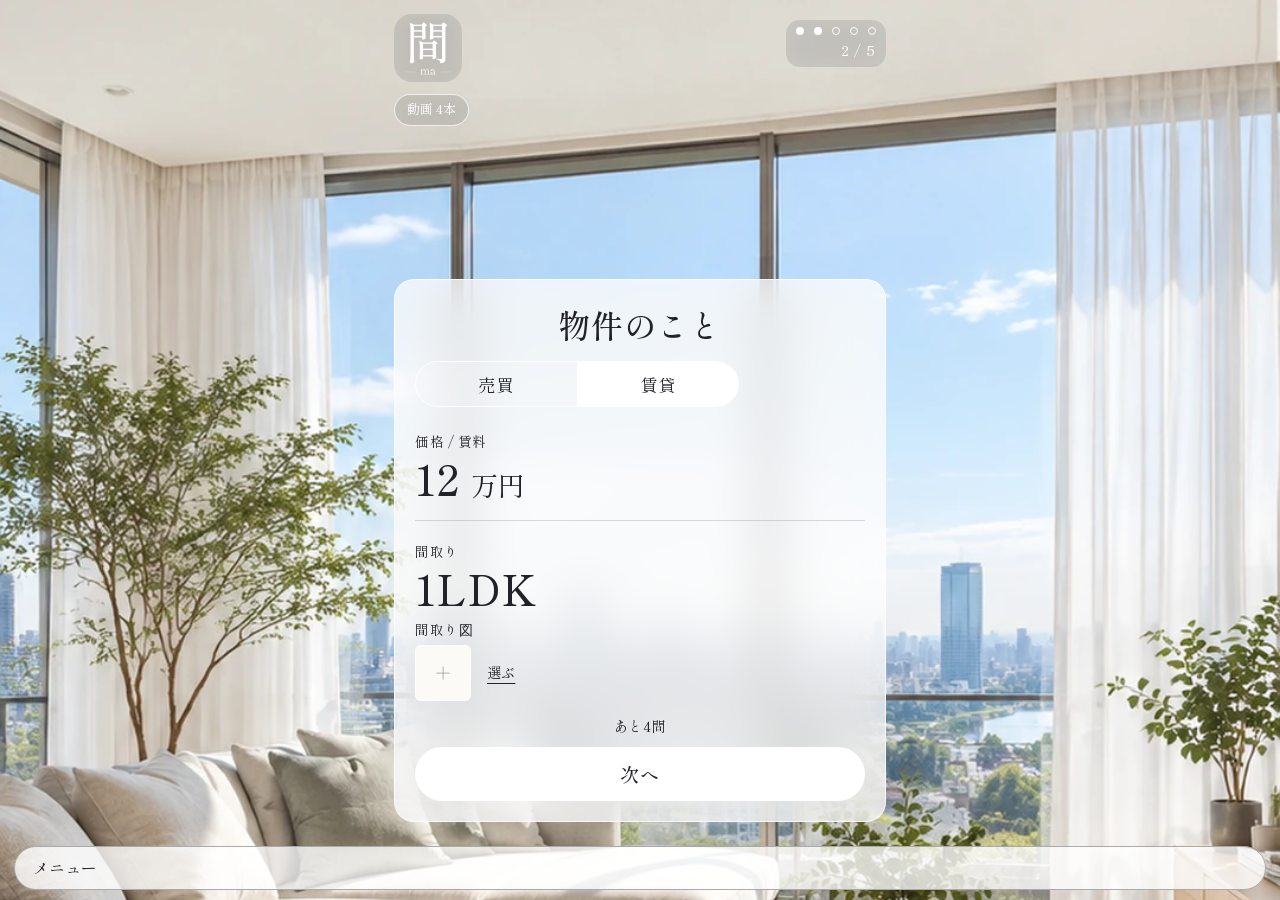
==== app.html @ 8a8bcc42 "間 デモ" ====
<!doctype html>
<html lang="ja">
<head>
<meta charset="utf-8">
<meta name="viewport" content="width=device-width, initial-scale=1, viewport-fit=cover">
<meta name="robots" content="noindex">
<meta name="theme-color" content="#ffffff">
<title>間 —ma—</title>
<link rel="preload" href="./assets/ma-mincho-Regular.woff2" as="font" type="font/woff2" crossorigin>
<link rel="preload" href="./assets/bg-default.webp" as="image">
<link rel="stylesheet" href="./style.css">
<link rel="stylesheet" href="./site.css"><script src="./demo-runtime.js"></script><link rel="stylesheet" href="./demo.css"></head>
<body>
<div class="bg" aria-hidden="true"><img id="bgimg" src="./assets/bg-default.webp" alt=""></div>
<main id="app"></main>
<script src="./app.js" type="module"></script>
<script src="./phrases.js" type="module"></script></body>
</html>
---- style.css ----
/* 間 —ma— デザインM2（2026-10-22）。写真が主役、白い明朝、下に透明なガラス1枚。暗くするグラデーション・重い影は使わない */
@font-face { font-family:"MaMincho"; src:url(./assets/ma-mincho-Regular.woff2) format("woff2"); font-weight:400; font-display:swap; }
@font-face { font-family:"MaMincho"; src:url(./assets/ma-mincho-Medium.woff2) format("woff2"); font-weight:500 700; font-display:swap; }
:root {
  --ink:#202227; --ink2:#3f4248; --paper:#fbfaf7; --line:rgba(255,255,255,.72); --hair:rgba(36,38,43,.16);
  --mincho:"MaMincho","Shippori Mincho","Hiragino Mincho ProN","Yu Mincho","YuMincho","Noto Serif JP","Noto Serif CJK JP",serif;
  --glass:rgba(250,250,249,.52); --frost:rgba(118,118,116,.17);
}
* { box-sizing:border-box; -webkit-tap-highlight-color:transparent; }
html, body { margin:0; height:100%; overflow:hidden; }
body { font-family:var(--mincho); color:var(--ink); background:#e9e6e0; font-size:16px; line-height:1.6; -webkit-font-smoothing:antialiased; letter-spacing:.01em; font-feature-settings:normal; }
button, input, textarea, select { font:inherit; color:inherit; letter-spacing:inherit; }
a { color:inherit; }

/* 背景の写真（くっきり・暗くしない） */
.bg { position:fixed; inset:0; z-index:0; overflow:hidden; background:#ece9e3; }
.bg img { width:100%; height:100%; object-fit:cover; object-position:50% 38%; display:block; transition:opacity .4s; }

/* 1画面 */
#app { position:relative; z-index:1; height:100%; }
.scr { height:100%; height:100dvh; display:flex; flex-direction:column; padding:calc(14px + env(safe-area-inset-top)) 14px calc(14px + env(safe-area-inset-bottom)); max-width:520px; margin:0 auto; }
.grow { flex:1 1 auto; min-height:8px; }

/* 文字の下に敷く、すりガラス（ぼかし＋うすい白）。影は付けない */
.frost { background:var(--frost); -webkit-backdrop-filter:blur(14px) saturate(.6) brightness(.94); backdrop-filter:blur(14px) saturate(.6) brightness(.94); color:#fff; }
.chip.frost { border:1px solid rgba(255,255,255,.75); }

/* ヘッダー：左に 間、右に点と n / 5 */
.hd { display:flex; justify-content:space-between; align-items:flex-start; }
.mark { display:block; padding:7px 9px 6px; border-radius:18px; line-height:0; }
.mark img { width:50px; height:auto; display:block; }
.prog { display:flex; flex-direction:column; align-items:flex-end; gap:3px; padding:7px 10px 5px; border-radius:14px; margin-top:6px; }
.dots { display:flex; gap:10px; } .dots i { width:8px; height:8px; border-radius:50%; border:1px solid rgba(255,255,255,.95); }
.dots i.on { background:#fff; }
.frac { font-size:15px; letter-spacing:.06em; }
.scr.center .hd { justify-content:center; padding-top:42px; } .scr.center .mark img { width:62px; }

/* これまでの答え */
.chips { display:flex; flex-wrap:wrap; gap:8px; margin-top:12px; }
.chip { display:inline-flex; align-items:center; gap:5px; min-height:32px; padding:3px 12px; border-radius:999px; font-size:13px; cursor:pointer; letter-spacing:0; }
.chip img { width:16px; height:16px; }

/* 下のガラス1枚（透明・ニュートラル。茶色くしない） */
.glass { position:relative; background:var(--glass); -webkit-backdrop-filter:blur(22px) saturate(1.05); backdrop-filter:blur(24px) saturate(.5); border:1px solid var(--line); border-radius:20px; padding:24px 20px 20px; max-height:calc(100dvh - 190px); display:flex; flex-direction:column; }
.ttl { font-family:var(--mincho); font-weight:500; font-size:32px; line-height:1.3; letter-spacing:.02em; margin:0 0 16px; }
.ttl.c, .c { text-align:center; }
.ttl2 { font-weight:500; font-size:20px; margin:12px 0 10px; letter-spacing:.02em; }
.opt-l { font-size:13px; color:var(--ink2); margin-left:10px; letter-spacing:.06em; }
.sub { margin:-6px 0 22px; font-size:15px; color:var(--ink2); }
.lb { display:block; font-size:13.5px; color:var(--ink); margin:6px 0 0; letter-spacing:.04em; }
.note { font-size:13px; color:var(--ink2); margin:6px 0; line-height:1.7; } .note.bad, .bad { color:#a3322a; } .note.warn { color:#7a5310; }
.hair { border:0; border-top:1px solid var(--hair); margin:14px 0; width:100%; }
.left { text-align:center; font-size:14px; color:var(--ink); margin:14px 0 10px; letter-spacing:.04em; }
.under { display:block; text-align:center; color:#fff; font-size:15px; margin:22px auto 6px; text-decoration:none; letter-spacing:.06em; padding:6px 16px; border-radius:999px; background:var(--frost); -webkit-backdrop-filter:blur(12px) saturate(.6); backdrop-filter:blur(12px) saturate(.6); width:max-content; }
.txt { background:none; border:0; padding:6px 4px; font-size:14px; color:var(--ink); cursor:pointer; text-decoration:none; }
.txt.u { text-decoration:underline; text-underline-offset:5px; text-decoration-thickness:1px; }

/* 白っぽいボタン（ピル） */
.pill { display:flex; align-items:center; justify-content:center; gap:10px; width:100%; min-height:54px; border-radius:999px; border:0; background:var(--paper); color:var(--ink); font-size:19px; letter-spacing:.06em; cursor:pointer; text-decoration:none; font-weight:500; }
.pill.sub { background:rgba(255,255,255,.34); border:1px solid rgba(255,255,255,.85); font-size:15px; min-height:46px; letter-spacing:.02em; }
.pill:disabled { opacity:.6; cursor:default; }
.pill:active { transform:translateY(1px); }
.row2 { display:grid; grid-template-columns:auto 1fr; gap:10px; margin-top:12px; } .row2 .pill.sub { padding:0 18px; }
.why { text-align:center; font-size:12.5px; color:var(--ink2); margin:8px 0 0; min-height:1.2em; }
.spin { width:16px; height:16px; border:2px solid rgba(36,38,43,.2); border-top-color:var(--ink); border-radius:50%; animation:sp 1s linear infinite; }
@keyframes sp { to { transform:rotate(360deg); } }

/* a */
.drop { display:flex; flex-direction:column; align-items:center; padding:14px 18px 10px; }
.drop .ic { width:48px; height:48px; margin:6px 0 16px; }
.drop .pill { margin-top:4px; }
.scr.center .glass { margin:0 8px; }

/* b サムネ */
.thumbs { display:grid; grid-template-columns:repeat(5,1fr); gap:9px; }
.th { position:relative; aspect-ratio:9/16; border-radius:10px; overflow:hidden; border:1px solid rgba(255,255,255,.9); background:rgba(255,255,255,.22); padding:0; }
.th img { width:100%; height:100%; object-fit:cover; display:block; }
.th img:not([src]) { visibility:hidden; }
.th .n { position:absolute; left:5px; top:3px; font-size:11px; color:#fff; }
.th .pc { position:absolute; inset:auto 0 0 0; text-align:center; font-size:11px; color:#fff; padding:2px 0; background:rgba(255,255,255,.22); -webkit-backdrop-filter:blur(6px); backdrop-filter:blur(6px); }
.th.err { border-color:#e3a39c; }
.th .del { position:absolute; right:2px; top:2px; width:24px; height:24px; border-radius:50%; border:0; background:rgba(255,255,255,.55); color:var(--ink); font-size:14px; line-height:24px; padding:0; cursor:pointer; }
.th .del:disabled { display:none; }
.th.add { display:flex; align-items:center; justify-content:center; cursor:pointer; }
.th.add img { width:26px; height:26px; object-fit:contain; } .th.add:disabled { opacity:.45; }
.count { text-align:center; font-size:15px; margin:12px 0 0; letter-spacing:.06em; }
.aiT { text-align:center; font-size:21px; margin:0 0 12px; letter-spacing:.04em; }
.aiS { text-align:center; font-size:13.5px; color:var(--ink2); margin:10px 0 16px; min-height:1.4em; }
.bar { height:4px; border-radius:4px; background:rgba(36,38,43,.12); overflow:hidden; } .bar i { display:block; height:100%; background:var(--paper); width:0; transition:width .8s; border-radius:4px; box-shadow:inset 0 0 0 1px rgba(36,38,43,.08); }
.bar.run i { width:35%; animation:run 1.8s ease-in-out infinite; }
@keyframes run { 0% { transform:translateX(-100%); } 100% { transform:translateX(300%); } }
#reAi { margin:0 0 12px; }

/* c */
.seg { display:grid; grid-template-columns:1fr 1fr; width:72%; border:1px solid rgba(255,255,255,.95); border-radius:999px; overflow:hidden; margin:0 0 18px; }
.seg button { min-height:44px; border:0; background:rgba(255,255,255,.12); font-size:17px; letter-spacing:.06em; cursor:pointer; }
.seg button + button { border-left:1px solid rgba(255,255,255,.9); }
.seg button.on { background:var(--paper); }
.fld { position:relative; }
.big { display:flex; align-items:baseline; gap:4px; }
.big input { width:100%; min-width:0; border:0; background:transparent; font-family:var(--mincho); font-size:42px; line-height:1.2; padding:0; letter-spacing:0; outline:none; font-weight:500; }
.big input::placeholder { color:rgba(36,38,43,.28); }
.big .unit { font-size:27px; white-space:nowrap; }
#fld-price .big input { flex:none; max-width:75%; }
.aib { position:absolute; right:0; bottom:12px; font-style:normal; font-size:12.5px; padding:2px 12px; border-radius:999px; border:1px solid rgba(36,38,43,.28); color:var(--ink2); background:rgba(255,255,255,.3); letter-spacing:.06em; }
.aib.q { border-color:rgba(122,83,16,.4); color:#7a5310; }
h2 .aib, .lb .aib { position:static; margin-left:8px; font-size:11px; padding:1px 8px; }
.aib.s { position:absolute; right:6px; top:6px; bottom:auto; font-size:10.5px; padding:0 7px; }
.miss .big input, .miss .mid, .miss.tiles .tile, .miss .logo { outline:1px solid #c2493f; outline-offset:2px; border-radius:6px; }

/* d */
.tiles { display:grid; grid-template-columns:1fr 1fr; gap:10px; }
.tile { position:relative; min-height:80px; border-radius:14px; border:1px solid rgba(255,255,255,.95); background:rgba(255,255,255,.14); font-size:17.5px; letter-spacing:0; cursor:pointer; padding:4px; white-space:nowrap; }
.tile.on { background:var(--paper); }

/* e */
.vars { display:flex; flex-direction:column; gap:10px; }
.var { display:flex; align-items:center; gap:18px; padding:6px; min-height:76px; border-radius:14px; border:1px solid rgba(255,255,255,.95); background:rgba(255,255,255,.14); cursor:pointer; text-align:left; }
.var.on { background:var(--paper); }
.vth { width:96px; height:62px; border-radius:9px; overflow:hidden; flex:none; background:rgba(255,255,255,.3); }
.vth img { width:100%; height:100%; object-fit:cover; display:block; }
.vl { font-size:21px; letter-spacing:.04em; }

/* f */
.co { display:grid; grid-template-columns:1fr 1px auto; gap:16px; align-items:stretch; }
.vr { background:var(--hair); }
.mid { width:100%; min-width:0; border:0; background:transparent; font-family:var(--mincho); font-size:clamp(18px, 5.4vw, 25px); padding:8px 0 4px; outline:none; letter-spacing:.02em; font-weight:500; }
.lg { display:flex; align-items:center; gap:12px; margin-top:4px; }
.logo { width:56px; height:56px; border-radius:6px; border:1px solid rgba(255,255,255,.95); background:#fbfaf7; padding:6px; display:flex; align-items:center; justify-content:center; cursor:pointer; }
.logo img { max-width:100%; max-height:100%; object-fit:contain; } .logo img.plus { width:24px; opacity:.7; }
.lgt { font-size:10px; color:var(--ink2); line-height:1.3; }
.sum { display:grid; grid-template-columns:1fr 1fr; gap:9px; margin-bottom:16px; }
.opt { display:flex; align-items:center; justify-content:center; min-height:40px; padding:4px 8px; border-radius:999px; border:1px solid rgba(255,255,255,.95); background:rgba(255,255,255,.12); font-size:14px; cursor:pointer; text-align:center; line-height:1.3; letter-spacing:0; white-space:nowrap; }
.opt.on { background:var(--paper); }

/* くわしく・構成・完成：中だけスクロール */
.scroll { overflow:auto; -webkit-overflow-scrolling:touch; margin:0 -6px; padding:0 6px; flex:1 1 auto; min-height:0; }
.in { width:100%; min-height:46px; border:1px solid rgba(255,255,255,.95); background:rgba(255,255,255,.4); border-radius:12px; padding:10px 12px; font-size:16px; outline:none; margin:0 0 8px; }
.in:focus { background:rgba(255,255,255,.7); }
textarea.in { min-height:80px; resize:vertical; line-height:1.6; }
.g2 { display:grid; grid-template-columns:1fr 1fr; gap:0 10px; } .g2 > * { min-width:0; }
.rm { display:grid; grid-template-columns:5.5em 1fr; gap:8px; }
.opts { display:flex; flex-wrap:wrap; gap:8px; margin:6px 0 10px; } .opts .opt { min-width:30%; }
.seg2 { border-top:1px solid var(--hair); padding-top:8px; margin-top:10px; } .seg2 .tag { font-size:12.5px; color:var(--ink2); margin:0 0 4px; }
.list a { display:flex; justify-content:space-between; align-items:center; gap:10px; padding:12px 2px; border-bottom:1px solid var(--hair); text-decoration:none; }
.list b { font-weight:500; display:block; } .list small { color:var(--ink2); font-size:12px; }
.list .st { font-style:normal; font-size:12px; padding:2px 10px; border-radius:999px; border:1px solid rgba(36,38,43,.22); white-space:nowrap; } .st.ok { background:var(--paper); } .st.ng { color:#a3322a; }
.list { margin-bottom:14px; max-height:46dvh; }
.done video { height:40dvh; width:auto; aspect-ratio:9/16; background:#111; border-radius:12px; display:block; margin:0 auto 10px; object-fit:cover; }
.done .pill.sub { margin:8px 0; }
.ev { font-size:12.5px; color:var(--ink2); margin-top:8px; } .ev summary { cursor:pointer; } .ev p { margin:2px 0; }

/* お知らせ */
.toast { position:fixed; left:16px; right:16px; top:calc(16px + env(safe-area-inset-top)); z-index:9; max-width:488px; margin:auto; padding:12px 16px; border-radius:16px; background:rgba(251,250,247,.86); -webkit-backdrop-filter:blur(16px); backdrop-filter:blur(16px); border:1px solid rgba(255,255,255,.9); color:var(--ink); font-size:14px; line-height:1.6; }
.toast.bad { color:#8f2a22; }
[hidden] { display:none !important; }
@media (max-height:700px) { .ttl { font-size:25px; margin-bottom:10px; } .tile { min-height:62px; } .var { min-height:64px; } .vth { height:52px; width:82px; } .big input { font-size:34px; } }

.logo.dark { background:#33353a; border-color:rgba(255,255,255,.6); }
.sum .opt { overflow:hidden; text-overflow:ellipsis; font-size:13px; padding:4px 6px; }

.theme-grid { display:grid; grid-template-columns:repeat(4,minmax(0,1fr)); gap:7px; padding:4px 2px 14px; }
.theme-card { position:relative; padding:0 0 7px; border:2px solid transparent; border-radius:12px; background:#172949; color:#fff; overflow:hidden; cursor:pointer; min-width:0; }
.theme-card img { width:100%; aspect-ratio:9/16; max-height:145px; object-fit:cover; object-position:top; display:block; margin-bottom:5px; }
.theme-card span { display:block; font-size:12px; white-space:nowrap; }
.theme-card small { position:absolute; top:5px; left:3px; right:3px; border-radius:6px; background:#0058ba; color:#fff; font-size:10px; white-space:nowrap; }
.theme-card[aria-pressed="true"] { border-color:#087bff; box-shadow:0 0 0 2px #fff; background:#0058ba; }
---- site.css ----
html,body{background:#fff}body{--paper:#fff;--glass:rgba(255,255,255,.72)}.unit{display:inline;white-space:nowrap}p,h1,h2,h3,summary,label,a{word-break:keep-all;overflow-wrap:normal}.legal{max-width:880px;margin:0 auto 40px}.legal .panel{padding:32px}.legal p{font-size:16px;line-height:2}.legal h2{font-size:22px;margin:32px 0 14px}.legal h1{font-size:30px}.legal a{display:inline-block}.auth-page{height:auto;min-height:100dvh;overflow:auto;background:#fff}.auth-page .bg{z-index:0}.auth-wrap{position:relative;z-index:1;max-width:460px;margin:0 auto;padding:24px 20px 40px}.auth-brand{display:inline-block;text-decoration:none;font-size:28px;margin-bottom:32px}.auth-card{background:rgba(255,255,255,.86);border:1px solid #fff;border-radius:24px;padding:28px;backdrop-filter:blur(24px)}.auth-card h1{font-size:28px;font-weight:400;margin:0 0 24px}.auth-card label{display:block;font-size:16px;margin:16px 0 6px}.auth-card input:not([type=checkbox]){display:block;width:100%;height:48px;background:rgba(255,255,255,.85);border:1px solid #8d9eac;border-radius:10px;padding:10px;font-size:16px}.auth-card button{width:100%;min-height:50px;border:1px solid #234d69;background:#fff;border-radius:99px;margin-top:22px;cursor:pointer}.auth-card button:disabled{opacity:.6}.auth-card .consent{display:flex;align-items:flex-start;gap:10px;font-size:14px;line-height:1.9;margin-top:22px}.consent input{flex:none;width:20px;height:20px;margin:3px 0}.auth-links{display:flex;flex-wrap:wrap;gap:18px;margin-top:24px;font-size:14px}.auth-links a{display:inline-block}.auth-card .message{line-height:1.9;font-size:16px}.auth-card [role=alert]{color:#a12436;font-size:14px;margin:12px 0 0}.auth-card input:focus-visible,.auth-card button:focus-visible{outline:3px solid #145b91;outline-offset:3px}@media(min-width:760px){.auth-wrap{padding-top:52px}.auth-card{padding:36px}}

body:has(.hero)::before,body:has(.legal)::before{z-index:0}body:has(.hero)>header,body:has(.hero)>main,body:has(.hero)>footer,body:has(.legal)>header,body:has(.legal)>main,body:has(.legal)>footer{position:relative;z-index:1}

/* 入口のみ。アプリと共通の写真・明朝・白いすりガラスを引き継ぐ。 */
.ma-entrance .film video,.ma-entrance .step-picture video{display:block;width:100%;height:100%;object-fit:cover}
.ma-entrance .hero-film{box-shadow:0 12px 34px #20222718}
.ma-entrance .section{margin-top:24px;margin-bottom:48px;border-radius:28px;background:rgba(255,255,255,.78);border:1px solid #fff;backdrop-filter:blur(24px);-webkit-backdrop-filter:blur(24px)}
.ma-entrance .section-head{position:relative;margin-bottom:28px;padding-top:20px;border-top:1px solid #20222730}
.ma-entrance .section-no{display:block;font-size:13px;letter-spacing:.18em;margin-bottom:16px}
.ma-entrance .section-head h2{margin:0;letter-spacing:.05em}
.ma-entrance .small-note{display:block;margin-top:12px;font-size:14px;letter-spacing:.12em}
.ma-entrance .compare-pair{display:grid;grid-template-columns:1fr 1fr;gap:18px;position:relative;align-items:center;padding-bottom:8px}
.ma-entrance .compare-pair .film{border-radius:16px;min-width:0}
.ma-entrance .compare-pair figcaption{font-size:12px;padding:7px;left:5px;right:5px;bottom:6px;text-align:center;white-space:nowrap}
.ma-entrance .flow-arrow{position:absolute;left:50%;top:44%;transform:translate(-50%,-50%);z-index:2;background:#fffffff0;border:1px solid #20222735;border-radius:50%;width:35px;height:35px;display:grid;place-items:center}
.ma-entrance .style-gallery{display:grid;grid-template-columns:repeat(2,minmax(0,1fr));gap:18px 12px;align-items:start}
.ma-entrance .style-sample{border-radius:16px;overflow:visible;background:none;border:0;margin-bottom:28px}
.ma-entrance .style-sample img{border:1px solid white;border-radius:16px;box-shadow:0 6px 18px #20222712}
.ma-entrance .style-sample:nth-child(even){margin-top:30px}
.ma-entrance .style-sample figcaption{position:static;background:none;border:0;padding:9px 0 0;backdrop-filter:none;font-size:12px;line-height:1.6;letter-spacing:0;white-space:nowrap}
.ma-entrance .sample-no{font-size:10px;margin-right:5px}
.ma-entrance .section-cta{margin-top:24px}
.ma-entrance .steps{grid-template-columns:repeat(3,minmax(0,1fr));gap:12px}
.ma-entrance .steps li{padding-top:12px;min-width:0}
.ma-entrance .steps h3{font-size:18px;text-align:center;margin-top:14px}
.ma-entrance .step-picture{aspect-ratio:9/16;border:1px solid white;border-radius:12px;overflow:hidden;margin-top:12px;background:#ffffffb8}
.ma-entrance .step-picture img{width:100%;height:100%;object-fit:cover}
.ma-entrance .upload-mark{display:flex;flex-direction:column;align-items:center;justify-content:center;gap:10px;font-size:12px}
.ma-entrance .upload-mark span:first-child{font-size:36px;font-weight:400}
.ma-entrance .ingredient-stage{position:relative;display:grid;grid-template-columns:1.25fr 1fr;align-items:center;gap:16px}
.ma-entrance .ingredient-tags{list-style:none;padding:0;margin:0;display:grid;gap:15px}
.ma-entrance .ingredient-tags li{position:relative;font-size:14px;padding:10px 8px;border:1px solid white;background:#ffffffc9;backdrop-filter:blur(16px);border-radius:14px;text-align:center;white-space:nowrap}
.ma-entrance .ingredient-tags li::before{content:'';position:absolute;width:16px;left:-17px;top:50%;border-top:1px solid #20222740}
.ma-entrance .bottom{padding:26px 22px;margin:56px auto;background:#ffffffd1}.ma-entrance .bottom .brand{margin-bottom:24px}
.ma-entrance .cta:hover{background:#fafafa}
@media(min-width:760px){.ma-entrance .section{padding:48px 56px;margin-bottom:72px}.ma-entrance .section-head{margin-bottom:40px}.ma-entrance .section-no{font-size:14px}.ma-entrance .comparison{display:grid;grid-template-columns:1fr 1.2fr;align-items:center;gap:48px}.ma-entrance .comparison .section-head{align-self:start;margin-top:40px}.ma-entrance .compare-pair{gap:26px}.ma-entrance .compare-pair figcaption{font-size:16px;padding:12px}.ma-entrance .style-gallery{grid-template-columns:repeat(4,minmax(0,1fr));gap:24px}.ma-entrance .style-sample figcaption{font-size:14px}.ma-entrance .style-sample:nth-child(even){margin-top:36px}.ma-entrance .section-cta{max-width:320px;margin:36px 0 0 auto}.ma-entrance .steps{gap:48px;max-width:780px;margin:auto}.ma-entrance .steps h3{font-size:24px}.ma-entrance .upload-mark{font-size:18px}.ma-entrance .upload-mark span:first-child{font-size:72px}.ma-entrance .ingredients{display:grid;grid-template-columns:1fr 1.2fr;gap:48px}.ma-entrance .ingredient-stage{max-width:480px}.ma-entrance .ingredient-tags{gap:24px}.ma-entrance .ingredient-tags li{font-size:18px;padding:14px}.ma-entrance .ingredient-tags li::before{width:24px;left:-25px}.ma-entrance .ingredient-stage{gap:24px}}
@media(prefers-reduced-motion:reduce){.ma-entrance video{visibility:hidden}.ma-entrance .film:has(video){background-size:cover;background-image:url('./assets/examples/bright-7217143.jpg')}}
.scene-edit{border-top:1px solid var(--hair);padding:18px 0}.scene-head{display:grid;grid-template-columns:94px 1fr;gap:18px;align-items:center}.scene-head img{width:94px;aspect-ratio:9/16;object-fit:cover;border-radius:10px;background:#fff8}.scene-head h2{font-weight:400;font-size:20px;margin:0 0 8px}.scene-head span{font-size:12px}.ttl,.ttl2{text-align:center}.scene-strip{display:flex;gap:10px;overflow-x:auto;padding:12px 0;flex:none}.scene-tile{flex:0 0 112px;display:flex;flex-direction:column;gap:6px;padding:6px;border:1px solid #ffffffdd;border-radius:12px;background:#ffffff99;text-align:left;font-size:12px;cursor:pointer}.scene-tile img{width:100%;aspect-ratio:9/16;object-fit:cover;border-radius:8px;background:#fff8}.scene-tile span{overflow-wrap:anywhere}.scene-tile[aria-pressed=true]{border-color:var(--ink);background:#fff}.finished{display:block;margin:0 auto;width:auto;height:27dvh;aspect-ratio:9/16;border-radius:12px}.correction{display:grid;grid-template-columns:minmax(0,1fr);gap:20px;margin:20px 0}.frame-point{position:relative;width:160px;margin:auto;cursor:crosshair;border-radius:12px;overflow:hidden;border:1px solid white;aspect-ratio:9/16}.frame-point img{width:100%;height:100%;object-fit:cover}.frame-point #pin{position:absolute;width:20px;height:20px;border:2px solid white;border-radius:50%;background:#202227aa;box-shadow:0 0 0 1px #202227;transform:translate(-50%,-50%);pointer-events:none}.scene-actions{display:flex;gap:8px}.scene-actions .pill{font-size:14px;min-height:42px;padding:8px 12px}.correction-fields{min-width:0}.revision-list{font-size:14px;padding-left:22px;line-height:1.8;word-break:keep-all;overflow-wrap:normal}.revise>.pill{margin:10px 0}.versions{display:flex;flex-wrap:wrap;gap:8px}.versions .pill{font-size:13px}.theme-card,.theme-card[aria-pressed=true]{background:#ffffffaa;color:var(--ink)}.theme-card[aria-pressed=true]{border-color:var(--ink);box-shadow:none}.theme-card small{background:#ffffffe0;color:var(--ink)}
@media(min-width:760px){.scr:has(.revise),.scr:has(.scene-edit){max-width:900px}.scr:has(.revise) .glass,.scr:has(.scene-edit) .glass{max-width:860px;width:100%}.correction{grid-template-columns:240px minmax(0,1fr)}.frame-point{width:240px}.scene-edit{display:grid;grid-template-columns:200px minmax(0,1fr);gap:0 20px}.scene-edit>.lb{grid-column:2}.scene-head{grid-row:1/3}}
.ma-entrance .hero-copy h1,.ma-entrance .eyebrow,.ma-entrance h2,.ma-entrance .steps h3{text-align:center}.ma-entrance .section-head{justify-content:center}.ma-entrance .comparison .section-head,.ma-entrance .ingredients .section-head{align-self:center}.ma-entrance .hero-copy p{text-align:left}.ma-entrance .section-head h2{margin-left:auto;margin-right:auto}
.row2 .pill{white-space:nowrap;font-size:clamp(13px,3.7vw,18px);letter-spacing:0}.row2 .pill.sub{padding:0 12px}.row2{grid-template-columns:auto minmax(0,1fr)}.toast{white-space:pre-line}.saved-pin{position:absolute;width:24px;height:24px;display:grid;place-items:center;font-size:12px;color:white;background:#202227aa;border:2px solid white;border-radius:50%;transform:translate(-50%,-50%);pointer-events:none}

#app .pill,#app .chip{column-gap:0}
#app .glass>.row2,#app .glass>.c,#app .glass>.note{flex-shrink:0}
#app .plan{padding-bottom:32px;scroll-padding-block:20px 32px}
#app .scene-head h2{text-align:center}
#app .note:not(.c){text-align:left}
.duration-control{display:flex;align-items:center;gap:8px;margin-top:4px}
.duration-control .pill{flex:0 0 42px;width:42px;min-height:46px;font-size:22px;padding:0}
.duration-control .in{min-width:0;width:100%;text-align:center;margin:0;padding:10px 4px}
.duration-control>span{font-size:14px;flex-shrink:0}
.duration-control input::-webkit-inner-spin-button{appearance:none}
.duration-control input{appearance:textfield;-moz-appearance:textfield}
.scene-head>div{min-width:0}
@media(min-width:760px){.scene-edit{grid-template-columns:300px minmax(0,1fr)}}

/* Shared filmstrip and pointer handles */
.timeline-scroll{overflow-x:auto;overflow-y:hidden;padding:30px 22px 26px;scrollbar-width:thin;margin:0;width:100%;min-width:0;overscroll-behavior-x:contain}
.timeline{position:relative;height:122px;isolation:isolate;touch-action:pan-y;user-select:none;-webkit-user-select:none;--selection-start:0px;--selection-end:0px}
.timeline-clips{display:flex;height:96px;position:relative;width:max-content}
.timeline-clip{position:relative;flex:none;height:96px;border:0;border-right:1px solid #fff;padding:0;background:#fff9;overflow:visible;cursor:pointer;touch-action:none;font:inherit}
.timeline-frames{display:flex;width:100%;height:96px;pointer-events:none}.timeline-frames img{width:0;flex:1 1 0;min-width:0;height:100%;object-fit:cover;pointer-events:none}
.timeline-name{position:absolute;left:0;top:104px;width:100%;text-align:center;font-size:12px;color:var(--ink);white-space:nowrap;overflow:hidden;pointer-events:none;letter-spacing:0}
.timeline::after{content:'';position:absolute;inset:0 0 26px;pointer-events:none;background:linear-gradient(to right,#171b244d 0 var(--selection-start),transparent var(--selection-start) var(--selection-end),#171b244d var(--selection-end) 100%);z-index:1}
.timeline-selection{position:absolute;top:-3px;height:102px;border-top:3px solid white;border-bottom:3px solid white;pointer-events:none;z-index:3;box-shadow:0 0 0 1px #292b3040}
.trim-handle{position:absolute;top:-3px;width:44px;height:102px;padding:0;border:0;background:transparent;color:var(--ink);pointer-events:auto;touch-action:none;cursor:ew-resize;z-index:3}.trim-handle.start{left:-22px}.trim-handle.end{right:-22px}
.trim-handle>span{display:block;width:14px;height:100%;margin:auto;background:#fff;border:1px solid #30333a66;border-radius:6px;box-shadow:0 1px 4px #0003}.trim-handle>span::after{content:'';display:block;width:2px;height:24px;background:#3f4249;margin:36px auto 0}
.trim-handle small{position:absolute;top:-24px;left:50%;transform:translateX(-50%);font-size:12px;white-space:nowrap;letter-spacing:0;background:#fffc;padding:1px 5px;border-radius:5px}.trim-handle.start small{transform:translateX(-20%)}.trim-handle.end small{transform:translateX(-80%)}
.playhead{position:absolute;left:0;top:-10px;height:116px;width:2px;background:#24262b;box-shadow:0 0 0 1px #fff;z-index:4;pointer-events:none}.playhead::before{content:'';position:absolute;top:-3px;left:-4px;width:10px;height:8px;background:#24262b;border:1px solid white;border-radius:3px}
.timeline.reordering{cursor:grabbing}.timeline.reordering .timeline-selection{display:none}.timeline-clip.dragging{opacity:.55;outline:2px solid #292b30;outline-offset:-3px}.timeline-clip.drop-target{box-shadow:inset 4px 0 #fff}
.part-actions{display:flex;gap:8px;flex-wrap:wrap;margin:4px 0 18px}.part-actions .pill{flex:1;min-height:46px;font-size:14px;white-space:nowrap;padding:6px 10px;letter-spacing:0}
#composition-timeline .finished{height:24dvh;max-width:100%;object-fit:contain;background:#fff6}#composition-timeline .ttl2{margin:8px 0 16px}#composition-timeline textarea{min-height:84px}
#app .scr:has(#composition-timeline){max-width:900px}#app .scr:has(#composition-timeline) .glass{max-width:860px;width:100%}
.timeline-clip:focus-visible,.trim-handle:focus-visible{outline:2px solid var(--ink);outline-offset:3px}
@media(max-width:480px){.part-actions{gap:6px}.part-actions .pill{font-size:12px;padding:6px 8px}.revise .finished{height:25dvh}.revise .frame-point{width:135px}.revise .correction{gap:12px;margin:12px 0}}

.revise{display:flex;flex-direction:column;min-height:0;flex:1}.revise>#revision-timeline,.revise>#scene-title,.revise>.part-actions{flex:none;min-width:0}.revision-fields{padding-bottom:12px}.revision-list{list-style:none;padding:0;margin:0}.revision-list li{display:flex;align-items:center;gap:12px;padding:10px 12px;margin:6px 0;border:1px solid #ffffffd9;border-radius:12px;background:#ffffff55}.revision-list li>span{flex:1;min-width:0;letter-spacing:0}.revision-list .pill{width:auto;flex:none;min-height:36px;padding:4px 12px;font-size:13px}.revise .finished{height:clamp(267px,32dvh,300px);max-width:100%;object-fit:contain;background:#fff6}.revise .timeline-scroll{padding-top:26px;padding-bottom:6px}.revise>.ttl2{margin:2px 0 8px}.revise>.part-actions{margin:0 0 10px}.revision-fields>.pill{margin:10px 0}video::-webkit-media-controls-loading-panel{display:none}video::-webkit-media-controls-loading-panel-spinner{display:none}
video::-webkit-media-controls-overlay-enclosure{display:none}

.video-preview{position:relative;width:max-content;max-width:100%;margin:auto}.loading-poster{display:none;position:absolute;inset:0;width:100%;height:100%;object-fit:contain;border-radius:12px}.video-preview.loading .loading-poster{display:block}.video-preview.loading video{visibility:hidden}

.video-preview .preview-play{position:absolute;bottom:6px;left:50%;transform:translateX(-50%);width:auto;min-height:28px;padding:2px 12px;font-size:12px;background:#ffffffe6;white-space:nowrap}

.revise .unit{display:inline;white-space:nowrap}.revise [data-phrases]{text-autospace:no-autospace}.revise>.ttl2{display:none}

.revision-fields textarea,.revision-fields input,.revision-list li>span{font-feature-settings:normal;letter-spacing:0}
---- demo.css ----
.ma-menu{position:fixed;right:14px;bottom:14px;z-index:50}.ma-menu summary{cursor:pointer;list-style:none;padding:8px 18px;border:1px solid #aaa;border-radius:24px;background:#ffffffc9}.ma-menu button{display:block;margin-top:8px;background:#fffffff0}.ma-playback{position:relative;width:max-content;max-width:100%;margin:auto}.ma-subtitle{position:absolute;left:5%;right:5%;bottom:18%;white-space:pre-line;word-break:keep-all;overflow-wrap:anywhere;text-align:center;color:white;font-family:MaMincho,'Shippori Mincho','Yu Mincho',serif;font-size:16px;text-shadow:0 1px 5px #000,0 0 8px #000;pointer-events:none;z-index:3}.ma-playback .ma-play{position:absolute;bottom:14px;left:50%;transform:translateX(-50%);z-index:4;width:auto;min-height:28px;padding:2px 12px;background:#ffffffe0;font-size:12px}.ma-seek{position:absolute;bottom:0;left:0;width:100%;margin:0;z-index:4;accent-color:#74716b}.ma-subtitle[data-theme="pop"]{background:#fff8;color:#343434;text-shadow:none}.ma-subtitle[data-theme="modern"]{font-family:system-ui,sans-serif}.video-preview .ma-play{display:none}.ma-materials{border:1px solid #fff;border-radius:24px;background:#f2f3f2ed;padding:24px;max-width:340px}.ma-materials::backdrop{background:#1115;backdrop-filter:blur(8px)}.ma-materials .pill{margin:8px 0}

#app .scr{height:calc(100dvh - 64px)}.ma-menu{position:fixed;left:14px;right:14px;bottom:10px;display:flex;justify-content:flex-end;gap:8px;align-items:center}.ma-menu[open]{display:flex}.ma-menu summary{order:2}.ma-menu button{margin:0;width:auto;min-height:40px;padding:6px 16px;font-size:14px}
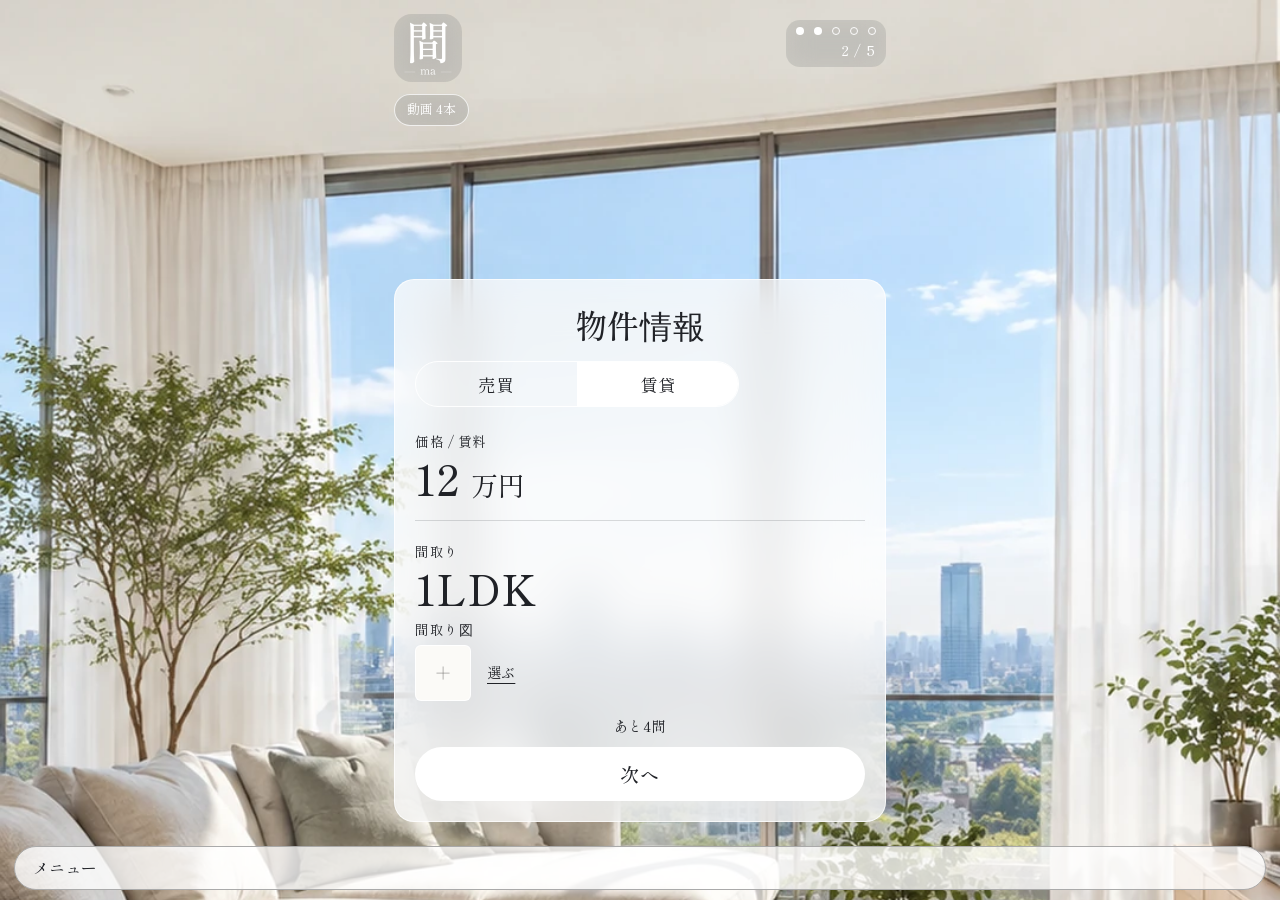
==== commit d5384621: "間 デモ アプリの言葉と揃え" ====
--- a/app.html
+++ b/app.html
@@ -9,7 +9,7 @@
 <link rel="preload" href="./assets/ma-mincho-Regular.woff2" as="font" type="font/woff2" crossorigin>
 <link rel="preload" href="./assets/bg-default.webp" as="image">
 <link rel="stylesheet" href="./style.css">
-<link rel="stylesheet" href="./site.css"><script src="./demo-runtime.js"></script><link rel="stylesheet" href="./demo.css"></head>
+<link rel="stylesheet" href="./site.css"><style>#app .ttl,#app .ttl2,#app .sub,#app .note{text-align:center}</style><script src="./demo-runtime.js"></script><link rel="stylesheet" href="./demo.css"></head>
 <body>
 <div class="bg" aria-hidden="true"><img id="bgimg" src="./assets/bg-default.webp" alt=""></div>
 <main id="app"></main>
--- a/site.css
+++ b/site.css
@@ -38,7 +38,7 @@
 @media(prefers-reduced-motion:reduce){.ma-entrance video{visibility:hidden}.ma-entrance .film:has(video){background-size:cover;background-image:url('./assets/examples/bright-7217143.jpg')}}
 .scene-edit{border-top:1px solid var(--hair);padding:18px 0}.scene-head{display:grid;grid-template-columns:94px 1fr;gap:18px;align-items:center}.scene-head img{width:94px;aspect-ratio:9/16;object-fit:cover;border-radius:10px;background:#fff8}.scene-head h2{font-weight:400;font-size:20px;margin:0 0 8px}.scene-head span{font-size:12px}.ttl,.ttl2{text-align:center}.scene-strip{display:flex;gap:10px;overflow-x:auto;padding:12px 0;flex:none}.scene-tile{flex:0 0 112px;display:flex;flex-direction:column;gap:6px;padding:6px;border:1px solid #ffffffdd;border-radius:12px;background:#ffffff99;text-align:left;font-size:12px;cursor:pointer}.scene-tile img{width:100%;aspect-ratio:9/16;object-fit:cover;border-radius:8px;background:#fff8}.scene-tile span{overflow-wrap:anywhere}.scene-tile[aria-pressed=true]{border-color:var(--ink);background:#fff}.finished{display:block;margin:0 auto;width:auto;height:27dvh;aspect-ratio:9/16;border-radius:12px}.correction{display:grid;grid-template-columns:minmax(0,1fr);gap:20px;margin:20px 0}.frame-point{position:relative;width:160px;margin:auto;cursor:crosshair;border-radius:12px;overflow:hidden;border:1px solid white;aspect-ratio:9/16}.frame-point img{width:100%;height:100%;object-fit:cover}.frame-point #pin{position:absolute;width:20px;height:20px;border:2px solid white;border-radius:50%;background:#202227aa;box-shadow:0 0 0 1px #202227;transform:translate(-50%,-50%);pointer-events:none}.scene-actions{display:flex;gap:8px}.scene-actions .pill{font-size:14px;min-height:42px;padding:8px 12px}.correction-fields{min-width:0}.revision-list{font-size:14px;padding-left:22px;line-height:1.8;word-break:keep-all;overflow-wrap:normal}.revise>.pill{margin:10px 0}.versions{display:flex;flex-wrap:wrap;gap:8px}.versions .pill{font-size:13px}.theme-card,.theme-card[aria-pressed=true]{background:#ffffffaa;color:var(--ink)}.theme-card[aria-pressed=true]{border-color:var(--ink);box-shadow:none}.theme-card small{background:#ffffffe0;color:var(--ink)}
 @media(min-width:760px){.scr:has(.revise),.scr:has(.scene-edit){max-width:900px}.scr:has(.revise) .glass,.scr:has(.scene-edit) .glass{max-width:860px;width:100%}.correction{grid-template-columns:240px minmax(0,1fr)}.frame-point{width:240px}.scene-edit{display:grid;grid-template-columns:200px minmax(0,1fr);gap:0 20px}.scene-edit>.lb{grid-column:2}.scene-head{grid-row:1/3}}
-.ma-entrance .hero-copy h1,.ma-entrance .eyebrow,.ma-entrance h2,.ma-entrance .steps h3{text-align:center}.ma-entrance .section-head{justify-content:center}.ma-entrance .comparison .section-head,.ma-entrance .ingredients .section-head{align-self:center}.ma-entrance .hero-copy p{text-align:left}.ma-entrance .section-head h2{margin-left:auto;margin-right:auto}
+.ma-entrance .hero-copy h1,.ma-entrance .eyebrow,.ma-entrance h2,.ma-entrance .steps h3{text-align:center}.ma-entrance .section-head{justify-content:center}.ma-entrance .comparison .section-head,.ma-entrance .ingredients .section-head{align-self:center}.ma-entrance .hero-copy p{text-align:center}.ma-entrance .section-head h2{margin-left:auto;margin-right:auto}
 .row2 .pill{white-space:nowrap;font-size:clamp(13px,3.7vw,18px);letter-spacing:0}.row2 .pill.sub{padding:0 12px}.row2{grid-template-columns:auto minmax(0,1fr)}.toast{white-space:pre-line}.saved-pin{position:absolute;width:24px;height:24px;display:grid;place-items:center;font-size:12px;color:white;background:#202227aa;border:2px solid white;border-radius:50%;transform:translate(-50%,-50%);pointer-events:none}
 
 #app .pill,#app .chip{column-gap:0}
